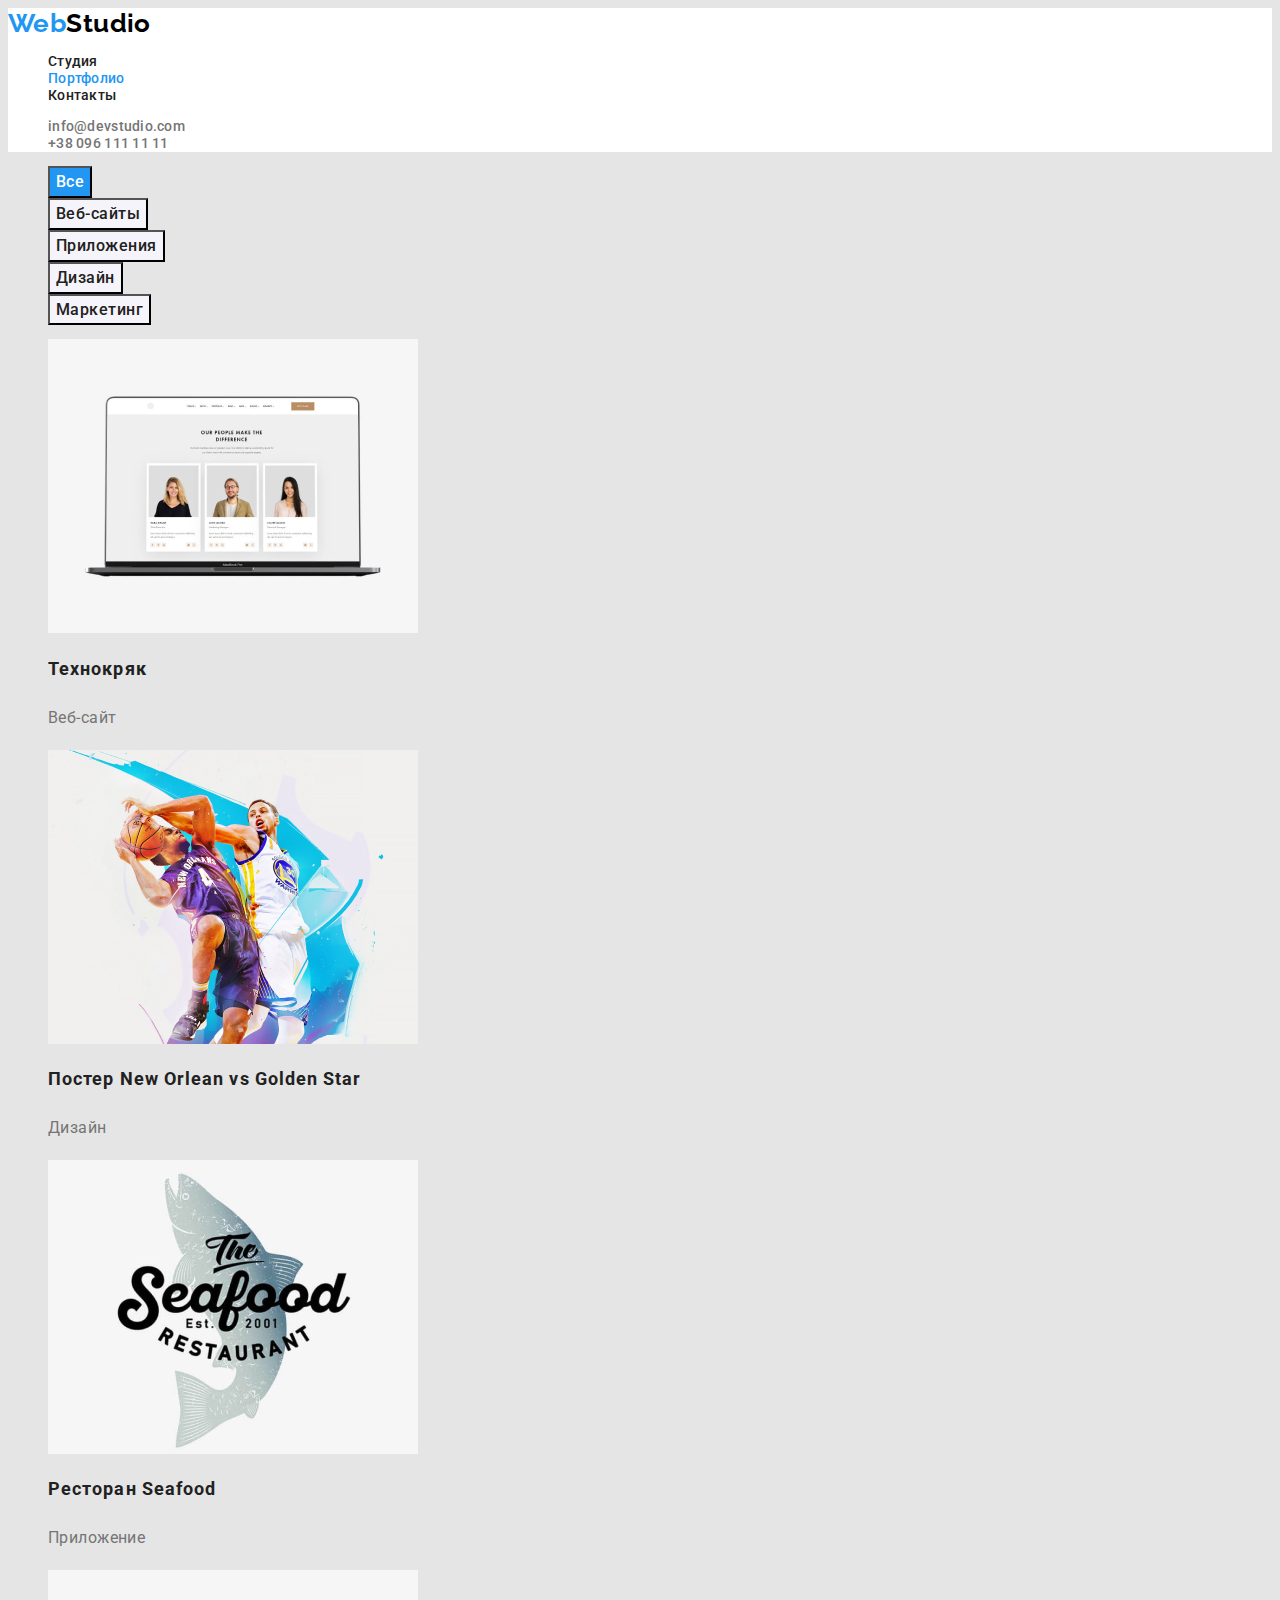
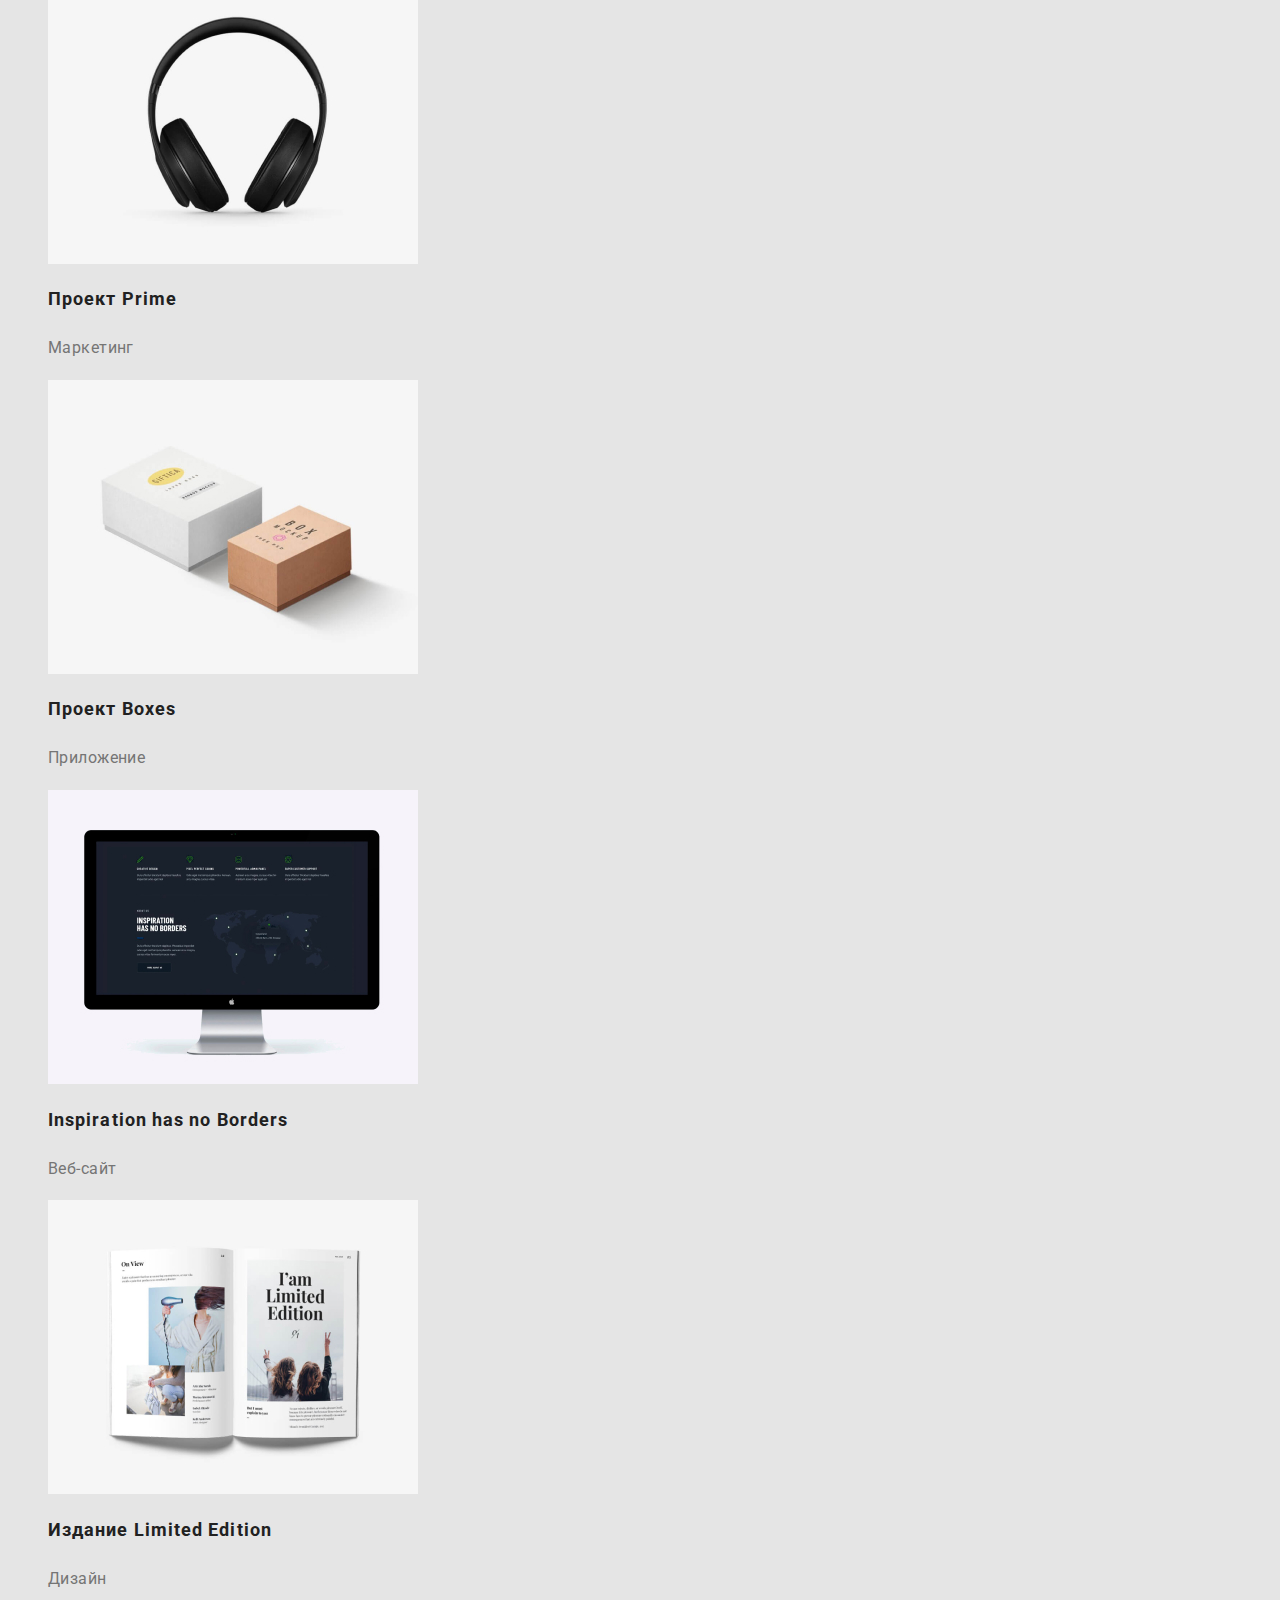
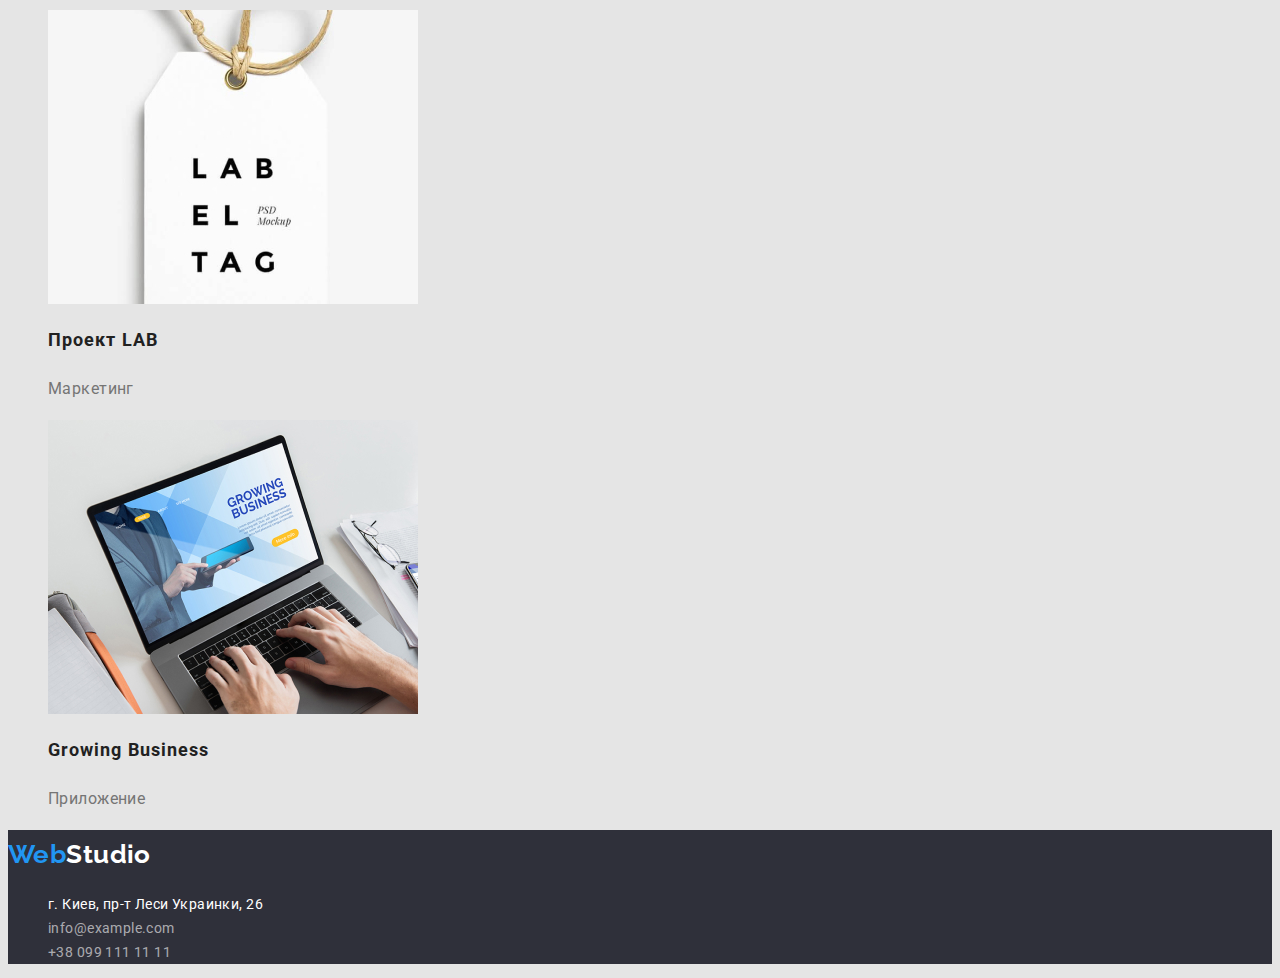
==== Portfolio.html @ a76ef947 "скопіював дані з папки 02" ====
<!DOCTYPE html>
<html lang="ru">
<head>
    <meta charset="UTF-8">
    <meta http-equiv="X-UA-Compatible" content="IE=edge">
    <meta name="viewport" content="width=device-width, initial-scale=1.0">
    <title>Document</title>
    <link href="https://fonts.googleapis.com/css2?family=Raleway:wght@700&family=Roboto:wght@400;500;700;900&display=swap"rel="stylesheet">
    <link rel="stylesheet" href="./css/portfolio.css">
    </head>
<body>
    <header class="header">
        <nav>
            <a href="./index.html" class="logo">Web<span class="studio">Studio</span></a>
            <ul class="site-nav list">
                <li><a href="./index.html" class="link">Студия</a></li>
                <li><a href="./Portfolio.html" class="link-portfolio current">Портфолио</a></li>
                <li><a href="./Contacts.html" class="link">Контакты</a></li>
            </ul>
        </nav>
        <ul class="site-adress list">
            <li><a href="mailto:info@devstudio.com" class="adress">info@devstudio.com</a></li>
            <li><a href="tel:+380961111111" class="adress">+38 096 111 11 11</a></li>
        </ul>
    </header>
    <main>
        <section>
            <h1 class="title">Наши проекты</h1>
            
            <!--Навигация-->
            <ul class="batton-nav list">
                <li><button type="button" class="batton-oll">Все</button></li>
                <li><button type="button" class="batton">Веб-сайты</button></li>
                <li><button type="button" class="batton">Приложения</button></li>
                <li><button type="button" class="batton">Дизайн</button></li>
                <li><button type="button" class="batton">Маркетинг</button></li>
            </ul>
            
            <!--Список проектов--> 
            <ul class="text list">
                <li>
                    <img src="./images-portfolio/img1.jpg" alt="foto Веб сайта" width="370" height="294">
                    <h2 class="text-title">Технокряк</h2>
                    <p class="text-list">Веб-сайт</p>
                </li>
                <li>
                    <img src="./images-portfolio/img2.jpg" alt="два баскетболиста" width="370" height="294">
                    <h2 class="text-title">Постер New Orlean vs Golden Star</h2>
                    <p class="text-list">Дизайн</p>
                </li>
                <li>
                    <img src="./images-portfolio/img3.jpg" alt="название ресторана" width="370" height="294">
                    <h2 class="text-title">Ресторан Seafood</h2>
                    <p class="text-list">Приложение</p>
                </li>
                <li>
                    <img src="./images-portfolio/img4.jpg" alt="наушники" width="370" height="294">
                    <h2 class="text-title">Проект Prime</h2>
                    <p class="text-list">Маркетинг</p>
                </li>
                <li>
                    <img src="./images-portfolio/img5.jpg" alt="фото коробок" width="370" height="294">
                    <h2 class="text-title">Проект Boxes</h2>
                    <p class="text-list">Приложение</p>
                </li>
                <li>
                    <img src="./images-portfolio/img6.jpg" alt="фото монитора" width="370" height="294">
                    <h2 class="text-title">Inspiration has no Borders</h2>
                    <p class="text-list">Веб-сайт</p>
                </li>
                <li>
                    <img src="./images-portfolio/img7.jpg" alt="фото журнала" width="370" height="294">
                    <h2 class="text-title">Издание Limited Edition</h2>
                    <p class="text-list">Дизайн</p>
                </li>
                <li>
                    <img src="./images-portfolio/img8.jpg" alt="фото бирки" width="370" height="294">
                    <h2 class="text-title">Проект LAB</h2>
                    <p class="text-list">Маркетинг</p>
                </li>
                <li>
                    <img src="./images-portfolio/img9.jpg" alt="фото ноутбука" width="370" height="294">
                    <h2 class="text-title">Growing Business</h2>
                    <p class="text-list">Приложение</p>
                </li>
            </ul>
        </section>
    </main>

    <footer class="footer">
        <a href="./index.html" class="footer-logo">Web<span class="footer-studio">Studio</span></a>
        <address>
            <ul class="adress-footer list">
                <li><a href="https://goo.gl/maps/piqngm7oDQpEDh6u6" class="adress-reg">г. Киев, пр-т Леси Украинки, 26</a></li>
                <li><a href="mailto:info@devstudio.com" class="adress-email">info@example.com</a></li>
                <li><a href="tel:+380961111111" class="adress-phone">+38 099 111 11 11</a></li>
            </ul>
        </address>
    </footer>
</body>
</html>
---- css/portfolio.css ----
:root{
    --primary-text-color: rgba(33, 33, 33, 1);
    --title-tex-color: rgba(117, 117, 117, 1);
    --accent-color: rgba(33, 150, 243, 1);
    --accent-color-white:rgba(255, 255, 255, 1);
    --background-color: rgba(47, 48, 58, 1);
    --hover-focus-color: rgba(33, 150, 243, 1);}

body {
    color:var(--primary-text-color);
    background-color:#E5E5E5;

    font-family: roboto, sans-serif;
    font-size: 14px;
    letter-spacing: 0.03em;}

.header {
    background-color: rgba(255, 255, 255, 1);
        }

.list {
        list-style: none;    }

    /* LOGO */

.logo {
font-family: raleway;
color:rgba(33, 150, 243, 1);
text-decoration: none;

font-weight: 700;
font-size: 26px;
line-height: 1.2;}
.studio {
    color:rgba(0, 0, 0, 1)}

/* SITE NAV */

.site-nav .link {
color: var(--primary-text-color);

text-decoration: none;

font-weight: 500;
line-height: 1.14;
letter-spacing: 0.02em;
}

.site-nav .link:hover,
.site-nav .link:focus {
    color: var(--hover-focus-color);}

.site-nav .link-portfolio.current {
color:var(--accent-color);

text-decoration: none;

font-weight: 500;
line-height: 1.14;
letter-spacing: 0.02em;}

.site-adress .adress {
    color: var(--title-tex-color);
   
text-decoration: none;

font-weight: 500;
line-height: 1.14;
letter-spacing: 0.02em;}

.site-adress .adress:hover,
.site-adress .adress:focus {
    color: var(--accent-color);}

/* MAIN */
.title {
    display: none;
}
/* КНОПКИ */

.batton-nav .batton-oll {
    font-family: inherit;
    color: var(--accent-color-white);
    background-color: rgba(33, 150, 243, 1);
    cursor: pointer;
    
    font-weight: 500;
    font-size: 16px;
    line-height: 1.62;
    letter-spacing: 0.03em;}

.batton-nav .batton {
    font-family: inherit;
    color: var(--primary-text-color);
    background-color: rgba(245, 244, 250, 1);
    cursor: pointer;

    font-weight: 500;
    font-size: 16px;
    line-height: 1.62;
    letter-spacing: 0.03em;}


    .batton-nav .batton:hover,
    .batton-nav .batton:focus {
        color:var(--hover-focus-color);
    }

/* СПИСОК ПРОЕКТІВ */

.text .text-title {

    font-size: 18px;
    line-height: 2;    
    letter-spacing: 0.06em;
}

.text .text-list {
color:var(--title-tex-color);

font-size: 16px;
line-height: 1.88;
}

/* FOOTER */

address {
    font-style: normal;
}

.footer {
    background-color:var(--background-color);}

.footer-logo {
    font-family: raleway;
    color: rgba(33, 150, 243, 1);
    text-decoration: none;

    font-weight: 700;
    font-size: 26px;
    line-height: 1.9;}
.footer-studio {
    color: rgba(255, 255, 255, 1);}

/* ADRESS FOOTER */

.adress-reg {
    color: rgba(255, 255, 255, 1);
    text-decoration: none;

    font-weight: 400;
    line-height: 1.7;}

.adress-email,
.adress-phone {
    color: rgba(255, 255, 255, 0.6);
    text-decoration: none;

    font-weight: 400;
    line-height: 1.7;}

.adress-email:hover,
.adress-phone:hover,
.adress-email:focus,
.adress-phone:focus {
    color: var(--hover-focus-color);}
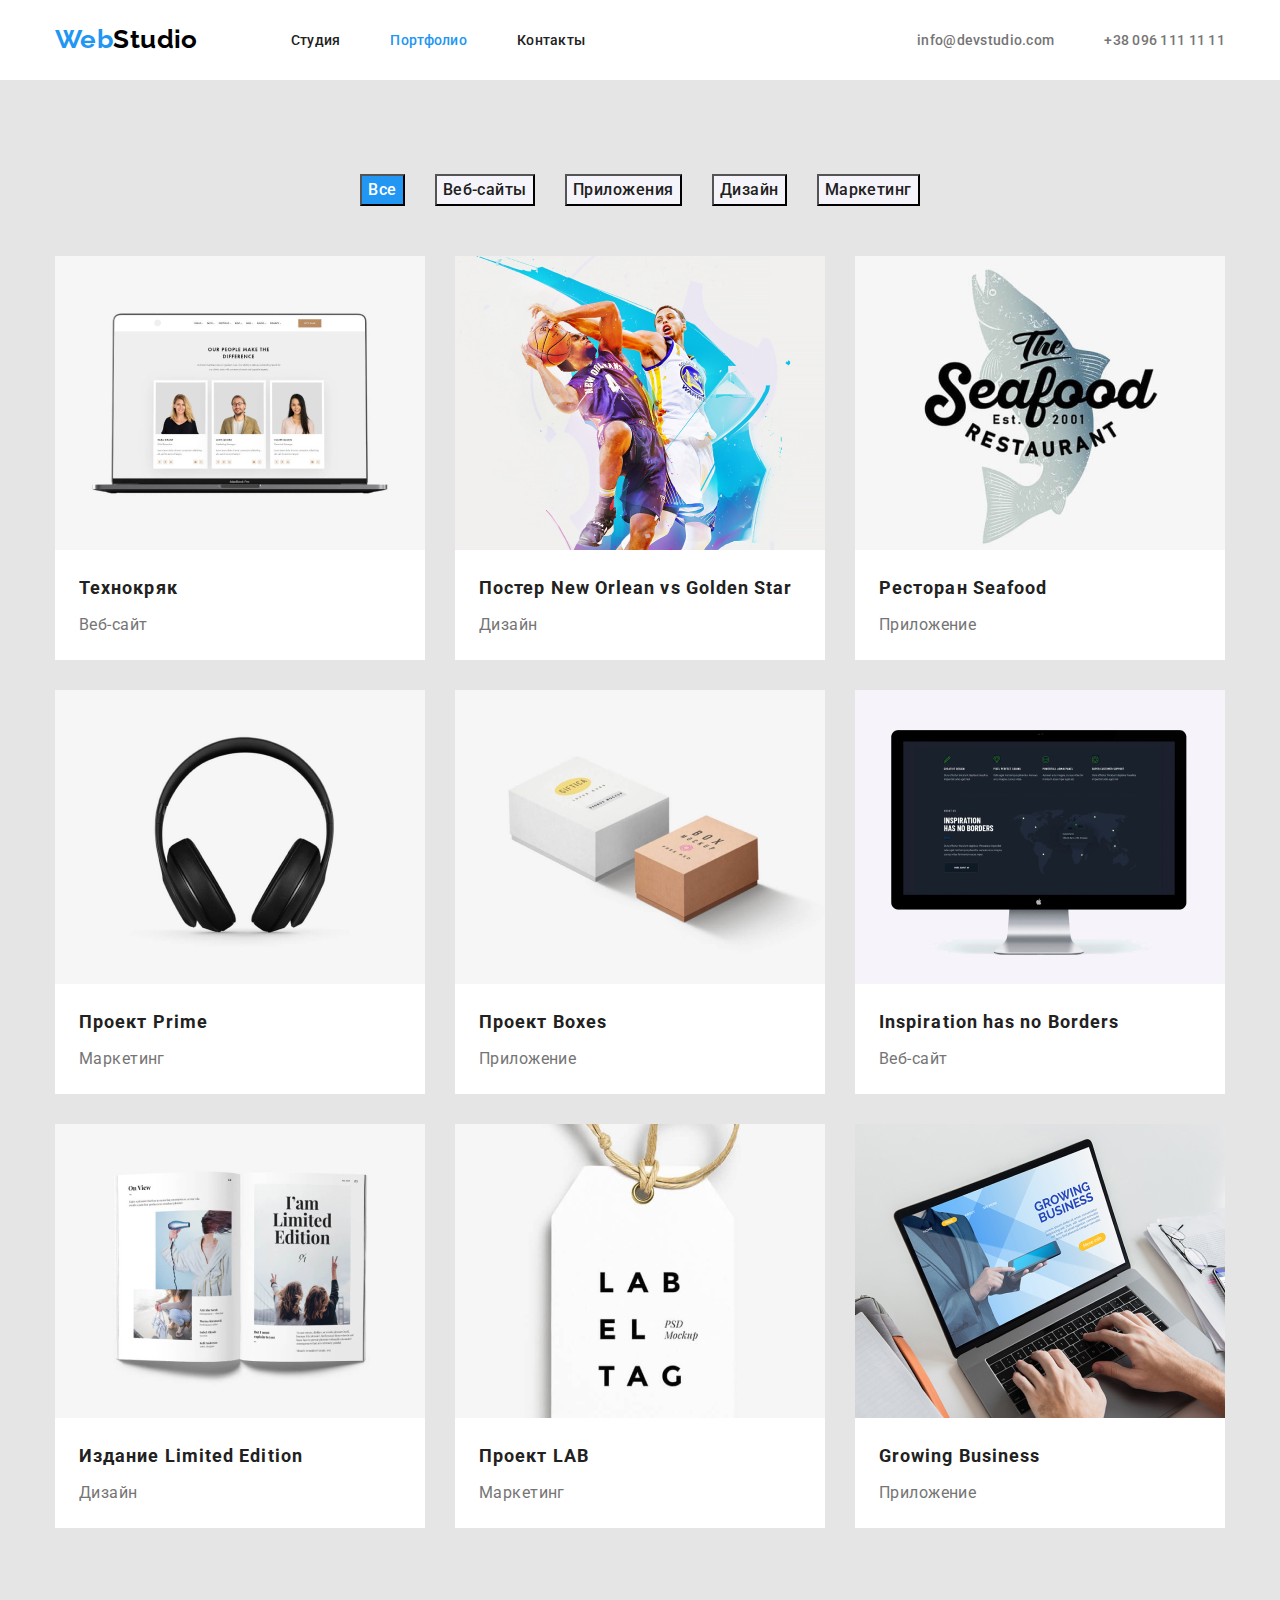
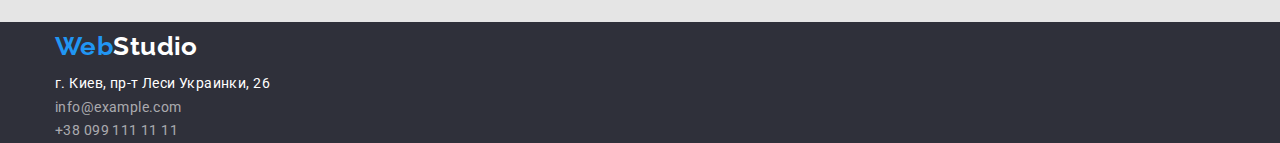
==== commit 557d410f: "modul 3" ====
--- a/Portfolio.html
+++ b/Portfolio.html
@@ -1,101 +1,139 @@
 <!DOCTYPE html>
 <html lang="ru">
-<head>
-    <meta charset="UTF-8">
-    <meta http-equiv="X-UA-Compatible" content="IE=edge">
-    <meta name="viewport" content="width=device-width, initial-scale=1.0">
+  <head>
+    <meta charset="UTF-8" />
+    <meta http-equiv="X-UA-Compatible" content="IE=edge" />
+    <meta name="viewport" content="width=device-width, initial-scale=1.0" />
     <title>Document</title>
-    <link href="https://fonts.googleapis.com/css2?family=Raleway:wght@700&family=Roboto:wght@400;500;700;900&display=swap"rel="stylesheet">
-    <link rel="stylesheet" href="./css/portfolio.css">
-    </head>
-<body>
+    <link
+      href="https://fonts.googleapis.com/css2?family=Raleway:wght@700&family=Roboto:wght@400;500;700;900&display=swap"
+      rel="stylesheet"
+    />
+    <link
+      rel="stylesheet"
+      href="https://cdnjs.cloudflare.com/ajax/libs/modern-normalize/1.1.0/modern-normalize.min.css"
+    />
+    <link rel="stylesheet" href="./css/portfolio.css" />
+  </head>
+  <body>
     <header class="header">
-        <nav>
-            <a href="./index.html" class="logo">Web<span class="studio">Studio</span></a>
+      <div class="container">
+        <div class="wrapper">
+          <nav class="cont-nav">
+            <a href="./index.html" class="logo link">Web<span class="studio">Studio</span></a>
             <ul class="site-nav list">
-                <li><a href="./index.html" class="link">Студия</a></li>
-                <li><a href="./Portfolio.html" class="link-portfolio current">Портфолио</a></li>
-                <li><a href="./Contacts.html" class="link">Контакты</a></li>
+              <li><a href="./index.html" class="link">Студия</a></li>
+              <li><a href="./Portfolio.html" class="link-portfolio current link">Портфолио</a></li>
+              <li><a href="./Contacts.html" class="link">Контакты</a></li>
             </ul>
-        </nav>
-        <ul class="site-adress list">
-            <li><a href="mailto:info@devstudio.com" class="adress">info@devstudio.com</a></li>
-            <li><a href="tel:+380961111111" class="adress">+38 096 111 11 11</a></li>
-        </ul>
+          </nav>
+          <ul class="site-adress list">
+            <li><a href="mailto:info@devstudio.com" class="adress link">info@devstudio.com</a></li>
+            <li><a href="tel:+380961111111" class="adress link">+38 096 111 11 11</a></li>
+          </ul>
+        </div>
+      </div>
     </header>
     <main>
-        <section>
-            <h1 class="title">Наши проекты</h1>
-            
-            <!--Навигация-->
-            <ul class="batton-nav list">
-                <li><button type="button" class="batton-oll">Все</button></li>
-                <li><button type="button" class="batton">Веб-сайты</button></li>
-                <li><button type="button" class="batton">Приложения</button></li>
-                <li><button type="button" class="batton">Дизайн</button></li>
-                <li><button type="button" class="batton">Маркетинг</button></li>
-            </ul>
-            
-            <!--Список проектов--> 
-            <ul class="text list">
-                <li>
-                    <img src="./images-portfolio/img1.jpg" alt="foto Веб сайта" width="370" height="294">
-                    <h2 class="text-title">Технокряк</h2>
-                    <p class="text-list">Веб-сайт</p>
-                </li>
-                <li>
-                    <img src="./images-portfolio/img2.jpg" alt="два баскетболиста" width="370" height="294">
-                    <h2 class="text-title">Постер New Orlean vs Golden Star</h2>
-                    <p class="text-list">Дизайн</p>
-                </li>
-                <li>
-                    <img src="./images-portfolio/img3.jpg" alt="название ресторана" width="370" height="294">
-                    <h2 class="text-title">Ресторан Seafood</h2>
-                    <p class="text-list">Приложение</p>
-                </li>
-                <li>
-                    <img src="./images-portfolio/img4.jpg" alt="наушники" width="370" height="294">
-                    <h2 class="text-title">Проект Prime</h2>
-                    <p class="text-list">Маркетинг</p>
-                </li>
-                <li>
-                    <img src="./images-portfolio/img5.jpg" alt="фото коробок" width="370" height="294">
-                    <h2 class="text-title">Проект Boxes</h2>
-                    <p class="text-list">Приложение</p>
-                </li>
-                <li>
-                    <img src="./images-portfolio/img6.jpg" alt="фото монитора" width="370" height="294">
-                    <h2 class="text-title">Inspiration has no Borders</h2>
-                    <p class="text-list">Веб-сайт</p>
-                </li>
-                <li>
-                    <img src="./images-portfolio/img7.jpg" alt="фото журнала" width="370" height="294">
-                    <h2 class="text-title">Издание Limited Edition</h2>
-                    <p class="text-list">Дизайн</p>
-                </li>
-                <li>
-                    <img src="./images-portfolio/img8.jpg" alt="фото бирки" width="370" height="294">
-                    <h2 class="text-title">Проект LAB</h2>
-                    <p class="text-list">Маркетинг</p>
-                </li>
-                <li>
-                    <img src="./images-portfolio/img9.jpg" alt="фото ноутбука" width="370" height="294">
-                    <h2 class="text-title">Growing Business</h2>
-                    <p class="text-list">Приложение</p>
-                </li>
-            </ul>
-        </section>
+      <section class="container">
+        <h1 class="title">Наши проекты</h1>
+
+        <!--Навигация-->
+        <ul class="batton-nav list">
+          <li><button type="button" class="batton-oll">Все</button></li>
+          <li><button type="button" class="batton">Веб-сайты</button></li>
+          <li><button type="button" class="batton">Приложения</button></li>
+          <li><button type="button" class="batton">Дизайн</button></li>
+          <li><button type="button" class="batton">Маркетинг</button></li>
+        </ul>
+
+        <!--Список проектов-->
+        <ul class="text list">
+          <div class="text-container">
+            <li class="tex-footer">
+              <img
+                src="./images-portfolio/img1.jpg"
+                alt="foto Веб сайта"
+                width="370"
+                height="294"
+              />
+              <h2 class="text-title">Технокряк</h2>
+              <p class="text-list">Веб-сайт</p>
+            </li>
+            <li class="tex-footer">
+              <img
+                src="./images-portfolio/img2.jpg"
+                alt="два баскетболиста"
+                width="370"
+                height="294"
+              />
+              <h2 class="text-title">Постер New Orlean vs Golden Star</h2>
+              <p class="text-list">Дизайн</p>
+            </li>
+            <li class="tex-footer">
+              <img
+                src="./images-portfolio/img3.jpg"
+                alt="название ресторана"
+                width="370"
+                height="294"
+              />
+              <h2 class="text-title">Ресторан Seafood</h2>
+              <p class="text-list">Приложение</p>
+            </li>
+            <li class="tex-footer">
+              <img src="./images-portfolio/img4.jpg" alt="наушники" width="370" height="294" />
+              <h2 class="text-title">Проект Prime</h2>
+              <p class="text-list">Маркетинг</p>
+            </li>
+            <li class="tex-footer">
+              <img src="./images-portfolio/img5.jpg" alt="фото коробок" width="370" height="294" />
+              <h2 class="text-title">Проект Boxes</h2>
+              <p class="text-list">Приложение</p>
+            </li>
+            <li class="tex-footer">
+              <img src="./images-portfolio/img6.jpg" alt="фото монитора" width="370" height="294" />
+              <h2 class="text-title">Inspiration has no Borders</h2>
+              <p class="text-list">Веб-сайт</p>
+            </li>
+            <li class="tex-footer">
+              <img src="./images-portfolio/img7.jpg" alt="фото журнала" width="370" height="294" />
+              <h2 class="text-title">Издание Limited Edition</h2>
+              <p class="text-list">Дизайн</p>
+            </li>
+            <li class="tex-footer">
+              <img src="./images-portfolio/img8.jpg" alt="фото бирки" width="370" height="294" />
+              <h2 class="text-title">Проект LAB</h2>
+              <p class="text-list">Маркетинг</p>
+            </li>
+            <li class="tex-footer">
+              <img src="./images-portfolio/img9.jpg" alt="фото ноутбука" width="370" height="294" />
+              <h2 class="text-title">Growing Business</h2>
+              <p class="text-list">Приложение</p>
+            </li>
+          </div>
+        </ul>
+      </section>
     </main>
 
     <footer class="footer">
-        <a href="./index.html" class="footer-logo">Web<span class="footer-studio">Studio</span></a>
+      <div class="container">
+        <a href="./index.html" class="footer-logo link"
+          >Web<span class="footer-studio">Studio</span></a
+        >
         <address>
-            <ul class="adress-footer list">
-                <li><a href="https://goo.gl/maps/piqngm7oDQpEDh6u6" class="adress-reg">г. Киев, пр-т Леси Украинки, 26</a></li>
-                <li><a href="mailto:info@devstudio.com" class="adress-email">info@example.com</a></li>
-                <li><a href="tel:+380961111111" class="adress-phone">+38 099 111 11 11</a></li>
-            </ul>
+          <ul class="adress-footer list">
+            <li>
+              <a href="https://goo.gl/maps/piqngm7oDQpEDh6u6" class="adress-reg link"
+                >г. Киев, пр-т Леси Украинки, 26</a
+              >
+            </li>
+            <li>
+              <a href="mailto:info@devstudio.com" class="adress-email link">info@example.com</a>
+            </li>
+            <li><a href="tel:+380961111111" class="adress-phone link">+38 099 111 11 11</a></li>
+          </ul>
         </address>
+      </div>
     </footer>
-</body>
-</html>+  </body>
+</html>
--- a/css/portfolio.css
+++ b/css/portfolio.css
@@ -1,166 +1,266 @@
-:root{
-    --primary-text-color: rgba(33, 33, 33, 1);
-    --title-tex-color: rgba(117, 117, 117, 1);
-    --accent-color: rgba(33, 150, 243, 1);
-    --accent-color-white:rgba(255, 255, 255, 1);
-    --background-color: rgba(47, 48, 58, 1);
-    --hover-focus-color: rgba(33, 150, 243, 1);}
+:root {
+  --primary-text-color: rgba(33, 33, 33, 1);
+  --title-tex-color: rgba(117, 117, 117, 1);
+  --accent-color: rgba(33, 150, 243, 1);
+  --accent-color-white: rgba(255, 255, 255, 1);
+  --background-color: rgba(47, 48, 58, 1);
+  --hover-focus-color: rgba(33, 150, 243, 1);
+}
+
+*,
+*::before,
+*::after {
+  box-sizing: inherit;
+}
+
+h1,
+h2,
+h3,
+h4,
+p {
+  margin-top: 0;
+  margin-bottom: 0;
+}
+
+ul,
+ol {
+  margin-top: 0;
+  margin-bottom: 0;
+  padding-left: 0;
+}
+
+img {
+  display: block;
+}
+
+.link {
+  text-decoration: none;
+}
+
+.list {
+  list-style: none;
+}
+
+button {
+  cursor: pointer;
+}
 
 body {
-    color:var(--primary-text-color);
-    background-color:#E5E5E5;
-
-    font-family: roboto, sans-serif;
-    font-size: 14px;
-    letter-spacing: 0.03em;}
+  color: var(--primary-text-color);
+  background-color: #e5e5e5;
+
+  font-family: roboto, sans-serif;
+  font-size: 14px;
+  letter-spacing: 0.03em;
+  box-sizing: border-box;
+}
+
+/* HEADER */
+
+.container {
+  max-width: 1200px;
+  margin-left: auto;
+  margin-right: auto;
+  padding-left: 15px;
+  padding-right: 15px;
+}
 
 .header {
-    background-color: rgba(255, 255, 255, 1);
-        }
-
-.list {
-        list-style: none;    }
-
-    /* LOGO */
+  background-color: rgba(255, 255, 255, 1);
+}
+
+.cont-nav {
+  display: flex;
+  align-items: center;
+}
+
+.header .wrapper {
+  display: flex;
+  justify-content: space-between;
+}
+
+/* LOGO */
 
 .logo {
-font-family: raleway;
-color:rgba(33, 150, 243, 1);
-text-decoration: none;
-
-font-weight: 700;
-font-size: 26px;
-line-height: 1.2;}
+  display: flex;
+  font-family: raleway;
+  color: rgba(33, 150, 243, 1);
+
+  font-weight: 700;
+  font-size: 26px;
+  line-height: 1.2;
+  margin-top: 24px;
+  margin-bottom: 25px;
+}
 .studio {
-    color:rgba(0, 0, 0, 1)}
+  color: rgba(0, 0, 0, 1);
+}
 
 /* SITE NAV */
 
+.site-nav {
+  display: flex;
+  margin-left: 93px;
+  column-gap: 50px;
+}
+
 .site-nav .link {
-color: var(--primary-text-color);
-
-text-decoration: none;
-
-font-weight: 500;
-line-height: 1.14;
-letter-spacing: 0.02em;
+  color: var(--primary-text-color);
+
+  font-weight: 500;
+  line-height: 1.14;
+  letter-spacing: 0.02em;
 }
 
 .site-nav .link:hover,
 .site-nav .link:focus {
-    color: var(--hover-focus-color);}
+  color: var(--hover-focus-color);
+}
 
 .site-nav .link-portfolio.current {
-color:var(--accent-color);
-
-text-decoration: none;
-
-font-weight: 500;
-line-height: 1.14;
-letter-spacing: 0.02em;}
+  color: var(--accent-color);
+
+  font-weight: 500;
+  line-height: 1.14;
+  letter-spacing: 0.02em;
+}
+
+.site-adress {
+  display: flex;
+  align-items: center;
+  column-gap: 50px;
+}
 
 .site-adress .adress {
-    color: var(--title-tex-color);
-   
-text-decoration: none;
-
-font-weight: 500;
-line-height: 1.14;
-letter-spacing: 0.02em;}
+  color: var(--title-tex-color);
+
+  font-weight: 500;
+  line-height: 1.14;
+  letter-spacing: 0.02em;
+}
 
 .site-adress .adress:hover,
 .site-adress .adress:focus {
-    color: var(--accent-color);}
+  color: var(--accent-color);
+}
 
 /* MAIN */
 .title {
-    display: none;
+  display: none;
 }
 /* КНОПКИ */
 
 .batton-nav .batton-oll {
-    font-family: inherit;
-    color: var(--accent-color-white);
-    background-color: rgba(33, 150, 243, 1);
-    cursor: pointer;
-    
-    font-weight: 500;
-    font-size: 16px;
-    line-height: 1.62;
-    letter-spacing: 0.03em;}
+  font-family: inherit;
+  color: var(--accent-color-white);
+  background-color: rgba(33, 150, 243, 1);
+  cursor: pointer;
+
+  font-weight: 500;
+  font-size: 16px;
+  line-height: 1.62;
+  letter-spacing: 0.03em;
+}
 
 .batton-nav .batton {
-    font-family: inherit;
-    color: var(--primary-text-color);
-    background-color: rgba(245, 244, 250, 1);
-    cursor: pointer;
-
-    font-weight: 500;
-    font-size: 16px;
-    line-height: 1.62;
-    letter-spacing: 0.03em;}
-
-
-    .batton-nav .batton:hover,
-    .batton-nav .batton:focus {
-        color:var(--hover-focus-color);
-    }
-
+  font-family: inherit;
+  color: var(--primary-text-color);
+  background-color: rgba(245, 244, 250, 1);
+  cursor: pointer;
+
+  font-weight: 500;
+  font-size: 16px;
+  line-height: 1.62;
+  letter-spacing: 0.03em;
+}
+
+.batton-nav .batton:hover,
+.batton-nav .batton:focus {
+  color: var(--hover-focus-color);
+}
+
+.batton-nav {
+  display: flex;
+  flex-wrap: wrap;
+  justify-content: center;
+  column-gap: 30px;
+
+  margin-top: 94px;
+  margin-bottom: 50px;
+}
 /* СПИСОК ПРОЕКТІВ */
 
+.text-container {
+  display: flex;
+  flex-wrap: wrap;
+  gap: 30px;
+
+  padding-bottom: 94px;
+}
+
 .text .text-title {
-
-    font-size: 18px;
-    line-height: 2;    
-    letter-spacing: 0.06em;
+  font-size: 18px;
+  line-height: 2;
+  letter-spacing: 0.06em;
+
+  margin: 20px 24px 4px 24px;
 }
 
 .text .text-list {
-color:var(--title-tex-color);
-
-font-size: 16px;
-line-height: 1.88;
+  color: var(--title-tex-color);
+
+  font-size: 16px;
+  line-height: 1.88;
+
+  margin: 4px 24px 20px 24px;
+}
+
+.tex-footer {
+  background-color: var(--accent-color-white);
 }
 
 /* FOOTER */
 
 address {
-    font-style: normal;
+  font-style: normal;
 }
 
 .footer {
-    background-color:var(--background-color);}
+  background-color: var(--background-color);
+}
 
 .footer-logo {
-    font-family: raleway;
-    color: rgba(33, 150, 243, 1);
-    text-decoration: none;
-
-    font-weight: 700;
-    font-size: 26px;
-    line-height: 1.9;}
+  font-family: raleway;
+  color: rgba(33, 150, 243, 1);
+
+  font-weight: 700;
+  font-size: 26px;
+  line-height: 1.9;
+}
 .footer-studio {
-    color: rgba(255, 255, 255, 1);}
+  color: rgba(255, 255, 255, 1);
+}
 
 /* ADRESS FOOTER */
 
 .adress-reg {
-    color: rgba(255, 255, 255, 1);
-    text-decoration: none;
-
-    font-weight: 400;
-    line-height: 1.7;}
+  color: rgba(255, 255, 255, 1);
+
+  font-weight: 400;
+  line-height: 1.7;
+}
 
 .adress-email,
 .adress-phone {
-    color: rgba(255, 255, 255, 0.6);
-    text-decoration: none;
-
-    font-weight: 400;
-    line-height: 1.7;}
+  color: rgba(255, 255, 255, 0.6);
+
+  font-weight: 400;
+  line-height: 1.7;
+}
 
 .adress-email:hover,
 .adress-phone:hover,
 .adress-email:focus,
 .adress-phone:focus {
-    color: var(--hover-focus-color);}+  color: var(--hover-focus-color);
+}
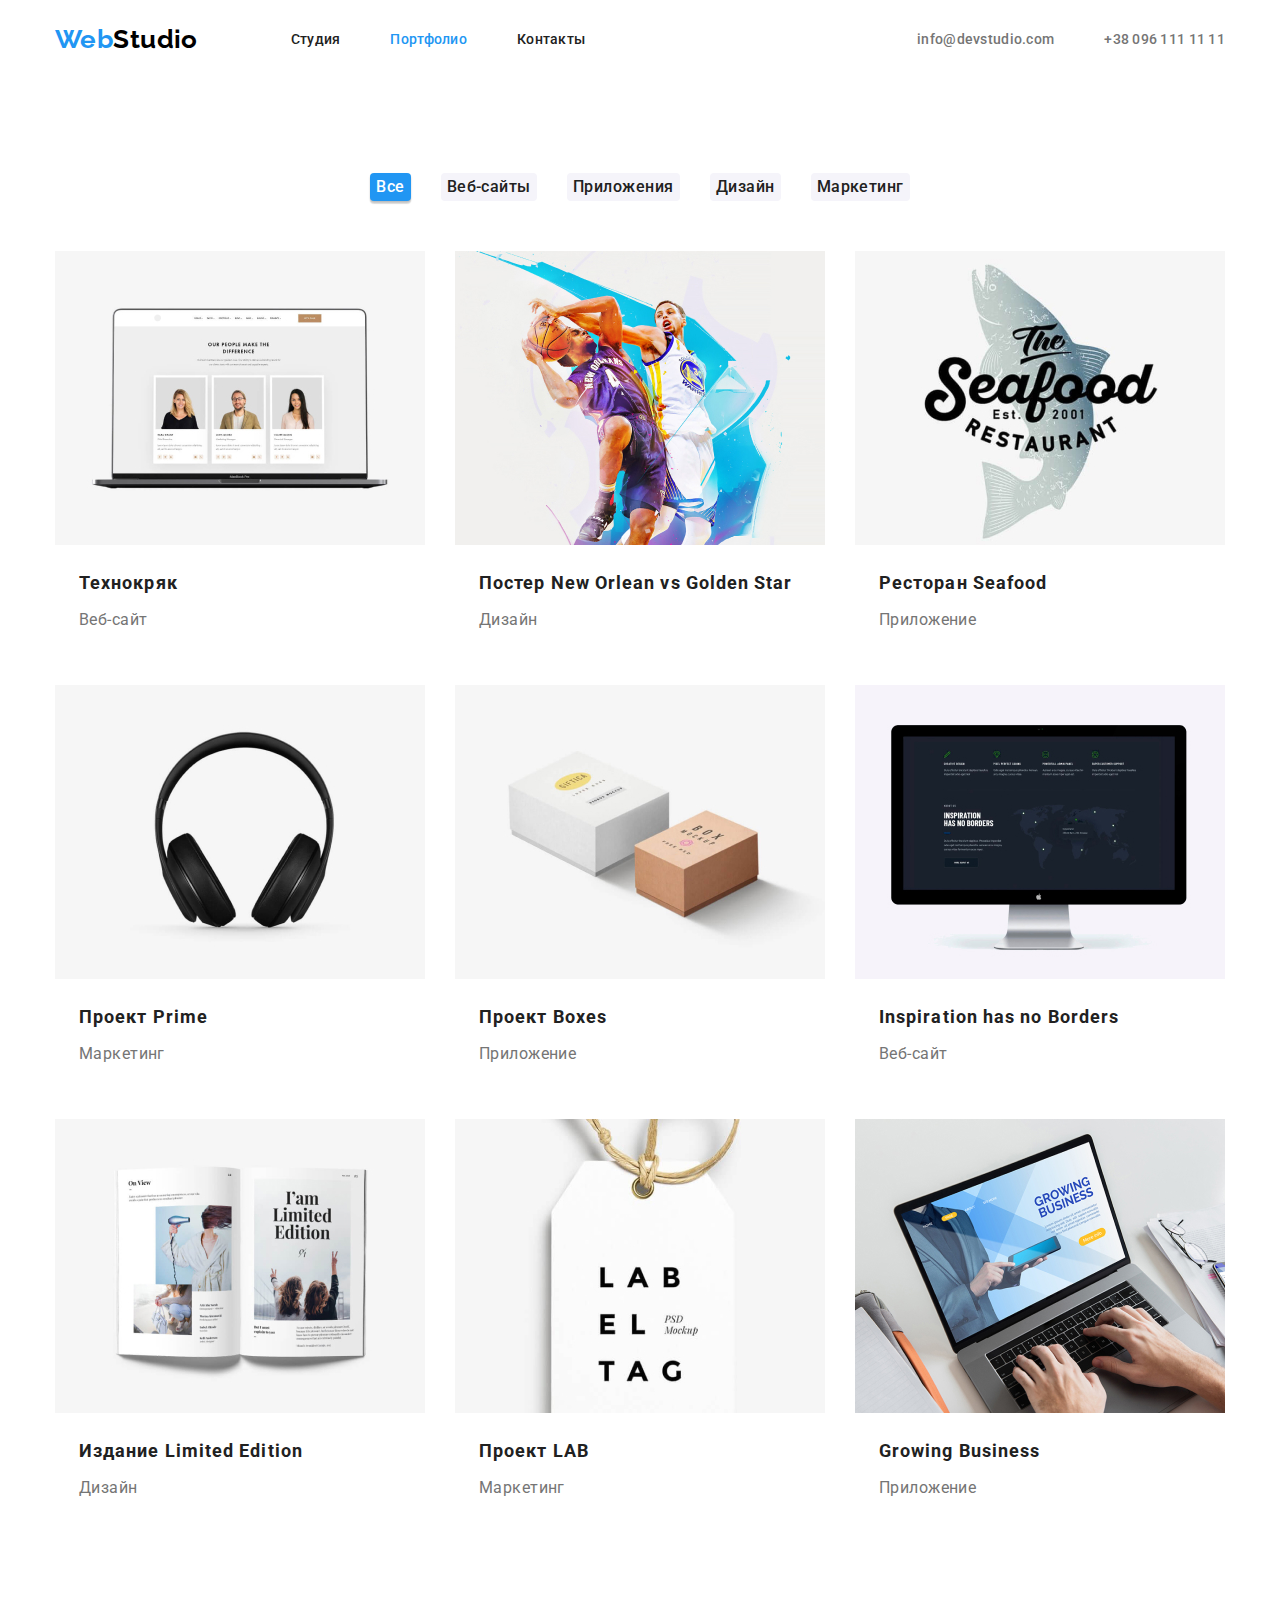
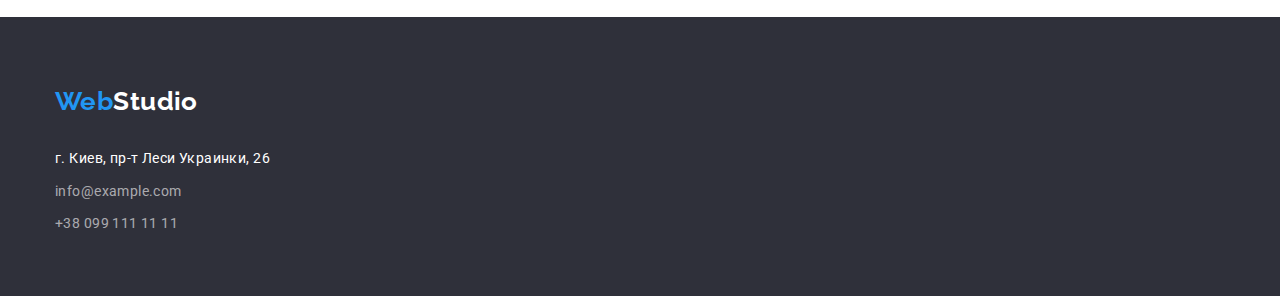
==== commit e287ad14: "variant3" ====
--- a/Portfolio.html
+++ b/Portfolio.html
@@ -48,69 +48,80 @@
         </ul>
 
         <!--Список проектов-->
-        <ul class="text list">
-          <div class="text-container">
-            <li class="tex-footer">
-              <img
-                src="./images-portfolio/img1.jpg"
-                alt="foto Веб сайта"
-                width="370"
-                height="294"
-              />
+        <ul class="text text-container list">
+          <li class="tex-footer">
+            <img src="./images-portfolio/img1.jpg" alt="foto Веб сайта" width="370" height="294" />
+            <div class="container-tex-footer">
               <h2 class="text-title">Технокряк</h2>
               <p class="text-list">Веб-сайт</p>
-            </li>
-            <li class="tex-footer">
-              <img
-                src="./images-portfolio/img2.jpg"
-                alt="два баскетболиста"
-                width="370"
-                height="294"
-              />
+            </div>
+          </li>
+          <li class="tex-footer">
+            <img
+              src="./images-portfolio/img2.jpg"
+              alt="два баскетболиста"
+              width="370"
+              height="294"
+            />
+            <div class="container-tex-footer">
               <h2 class="text-title">Постер New Orlean vs Golden Star</h2>
               <p class="text-list">Дизайн</p>
-            </li>
-            <li class="tex-footer">
-              <img
-                src="./images-portfolio/img3.jpg"
-                alt="название ресторана"
-                width="370"
-                height="294"
-              />
+            </div>
+          </li>
+          <li class="tex-footer">
+            <img
+              src="./images-portfolio/img3.jpg"
+              alt="название ресторана"
+              width="370"
+              height="294"
+            />
+            <div class="container-tex-footer">
               <h2 class="text-title">Ресторан Seafood</h2>
               <p class="text-list">Приложение</p>
-            </li>
-            <li class="tex-footer">
-              <img src="./images-portfolio/img4.jpg" alt="наушники" width="370" height="294" />
+            </div>
+          </li>
+          <li class="tex-footer">
+            <img src="./images-portfolio/img4.jpg" alt="наушники" width="370" height="294" />
+            <div class="container-tex-footer">
               <h2 class="text-title">Проект Prime</h2>
               <p class="text-list">Маркетинг</p>
-            </li>
-            <li class="tex-footer">
-              <img src="./images-portfolio/img5.jpg" alt="фото коробок" width="370" height="294" />
+            </div>
+          </li>
+          <li class="tex-footer">
+            <img src="./images-portfolio/img5.jpg" alt="фото коробок" width="370" height="294" />
+            <div class="container-tex-footer">
               <h2 class="text-title">Проект Boxes</h2>
               <p class="text-list">Приложение</p>
-            </li>
-            <li class="tex-footer">
-              <img src="./images-portfolio/img6.jpg" alt="фото монитора" width="370" height="294" />
+            </div>
+          </li>
+          <li class="tex-footer">
+            <img src="./images-portfolio/img6.jpg" alt="фото монитора" width="370" height="294" />
+            <div class="container-tex-footer">
               <h2 class="text-title">Inspiration has no Borders</h2>
               <p class="text-list">Веб-сайт</p>
-            </li>
-            <li class="tex-footer">
-              <img src="./images-portfolio/img7.jpg" alt="фото журнала" width="370" height="294" />
+            </div>
+          </li>
+          <li class="tex-footer">
+            <img src="./images-portfolio/img7.jpg" alt="фото журнала" width="370" height="294" />
+            <div class="container-tex-footer">
               <h2 class="text-title">Издание Limited Edition</h2>
               <p class="text-list">Дизайн</p>
-            </li>
-            <li class="tex-footer">
-              <img src="./images-portfolio/img8.jpg" alt="фото бирки" width="370" height="294" />
+            </div>
+          </li>
+          <li class="tex-footer">
+            <img src="./images-portfolio/img8.jpg" alt="фото бирки" width="370" height="294" />
+            <div class="container-tex-footer">
               <h2 class="text-title">Проект LAB</h2>
               <p class="text-list">Маркетинг</p>
-            </li>
-            <li class="tex-footer">
-              <img src="./images-portfolio/img9.jpg" alt="фото ноутбука" width="370" height="294" />
+            </div>
+          </li>
+          <li class="tex-footer">
+            <img src="./images-portfolio/img9.jpg" alt="фото ноутбука" width="370" height="294" />
+            <div class="container-tex-footer">
               <h2 class="text-title">Growing Business</h2>
               <p class="text-list">Приложение</p>
-            </li>
-          </div>
+            </div>
+          </li>
         </ul>
       </section>
     </main>
--- a/css/portfolio.css
+++ b/css/portfolio.css
@@ -47,7 +47,7 @@
 
 body {
   color: var(--primary-text-color);
-  background-color: #e5e5e5;
+  background-color: var(--accent-color-white);
 
   font-family: roboto, sans-serif;
   font-size: 14px;
@@ -67,6 +67,7 @@
 
 .header {
   background-color: rgba(255, 255, 255, 1);
+  padding: 24px 0px;
 }
 
 .cont-nav {
@@ -83,14 +84,13 @@
 
 .logo {
   display: flex;
+
   font-family: raleway;
   color: rgba(33, 150, 243, 1);
 
   font-weight: 700;
   font-size: 26px;
   line-height: 1.2;
-  margin-top: 24px;
-  margin-bottom: 25px;
 }
 .studio {
   color: rgba(0, 0, 0, 1);
@@ -151,7 +151,7 @@
 /* КНОПКИ */
 
 .batton-nav .batton-oll {
-  font-family: inherit;
+  font-family: roboto, sans-serif;
   color: var(--accent-color-white);
   background-color: rgba(33, 150, 243, 1);
   cursor: pointer;
@@ -160,10 +160,15 @@
   font-size: 16px;
   line-height: 1.62;
   letter-spacing: 0.03em;
+  box-shadow: 0px 3px 1px rgba(0, 0, 0, 0.1), 0px 1px 2px rgba(0, 0, 0, 0.08),
+    0px 2px 2px rgba(0, 0, 0, 0.12);
+  border-radius: 4px;
+
+  border: none;
 }
 
 .batton-nav .batton {
-  font-family: inherit;
+  font-family: roboto, sans-serif;
   color: var(--primary-text-color);
   background-color: rgba(245, 244, 250, 1);
   cursor: pointer;
@@ -172,6 +177,9 @@
   font-size: 16px;
   line-height: 1.62;
   letter-spacing: 0.03em;
+
+  border-radius: 4px;
+  border: none;
 }
 
 .batton-nav .batton:hover,
@@ -187,6 +195,8 @@
 
   margin-top: 94px;
   margin-bottom: 50px;
+
+  width: calc(100% - 32px) / 5;
 }
 /* СПИСОК ПРОЕКТІВ */
 
@@ -203,7 +213,7 @@
   line-height: 2;
   letter-spacing: 0.06em;
 
-  margin: 20px 24px 4px 24px;
+  margin-bottom: 4px;
 }
 
 .text .text-list {
@@ -211,14 +221,16 @@
 
   font-size: 16px;
   line-height: 1.88;
-
-  margin: 4px 24px 20px 24px;
 }
 
 .tex-footer {
   background-color: var(--accent-color-white);
 }
 
+.container-tex-footer {
+  padding: 20px 24px;
+}
+
 /* FOOTER */
 
 address {
@@ -230,6 +242,10 @@
 }
 
 .footer-logo {
+  display: flex;
+  padding-top: 60px;
+  padding-bottom: 20px;
+
   font-family: raleway;
   color: rgba(33, 150, 243, 1);
 
@@ -237,6 +253,7 @@
   font-size: 26px;
   line-height: 1.9;
 }
+
 .footer-studio {
   color: rgba(255, 255, 255, 1);
 }
@@ -244,10 +261,23 @@
 /* ADRESS FOOTER */
 
 .adress-reg {
+  display: flex;
   color: rgba(255, 255, 255, 1);
 
   font-weight: 400;
   line-height: 1.7;
+
+  padding-bottom: 9px;
+}
+
+.adress-email {
+  display: flex;
+  padding-bottom: 9px;
+}
+
+.adress-phone {
+  display: flex;
+  padding-bottom: 60px;
 }
 
 .adress-email,
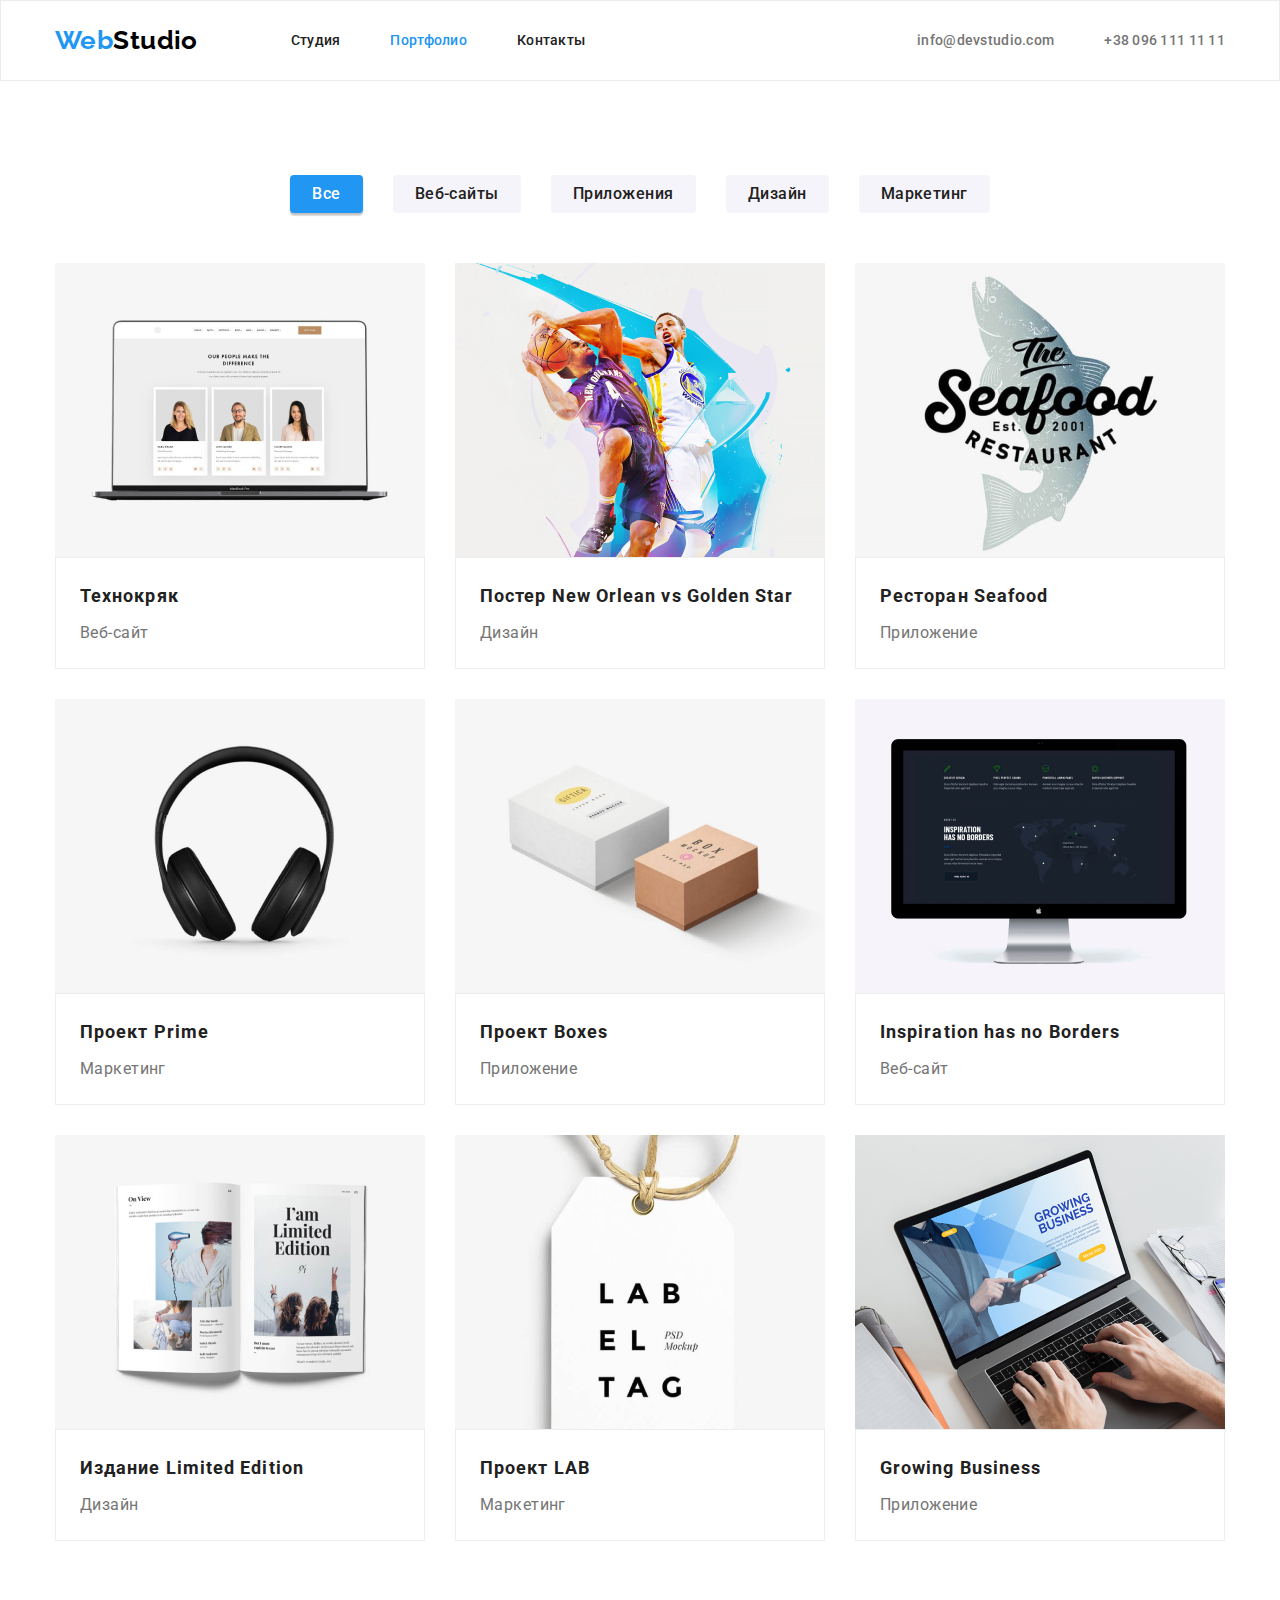
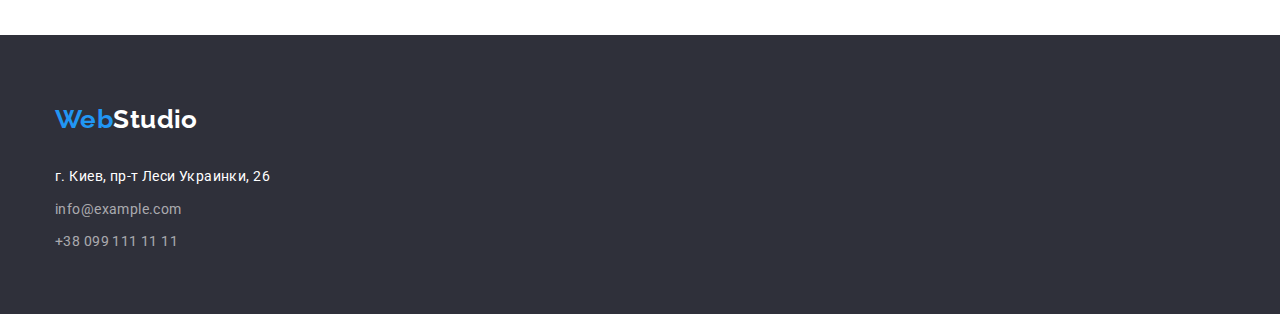
==== commit 5a30cd37: "Variant 3" ====
--- a/Portfolio.html
+++ b/Portfolio.html
@@ -34,17 +34,17 @@
         </div>
       </div>
     </header>
-    <main>
+    <main class="main">
       <section class="container">
         <h1 class="title">Наши проекты</h1>
 
         <!--Навигация-->
-        <ul class="batton-nav list">
-          <li><button type="button" class="batton-oll">Все</button></li>
-          <li><button type="button" class="batton">Веб-сайты</button></li>
-          <li><button type="button" class="batton">Приложения</button></li>
-          <li><button type="button" class="batton">Дизайн</button></li>
-          <li><button type="button" class="batton">Маркетинг</button></li>
+        <ul class="button-nav list">
+          <li><button type="button" class="button-oll">Все</button></li>
+          <li><button type="button" class="button">Веб-сайты</button></li>
+          <li><button type="button" class="button">Приложения</button></li>
+          <li><button type="button" class="button">Дизайн</button></li>
+          <li><button type="button" class="button">Маркетинг</button></li>
         </ul>
 
         <!--Список проектов-->
@@ -128,20 +128,25 @@
 
     <footer class="footer">
       <div class="container">
-        <a href="./index.html" class="footer-logo link"
-          >Web<span class="footer-studio">Studio</span></a
-        >
+        <div class="container-logo">
+          <a href="./index.html" class="footer-logo link"
+            >Web<span class="footer-studio">Studio</span></a
+          >
+        </div>
+
         <address>
           <ul class="adress-footer list">
-            <li>
-              <a href="https://goo.gl/maps/piqngm7oDQpEDh6u6" class="adress-reg link"
-                >г. Киев, пр-т Леси Украинки, 26</a
-              >
-            </li>
-            <li>
-              <a href="mailto:info@devstudio.com" class="adress-email link">info@example.com</a>
-            </li>
-            <li><a href="tel:+380961111111" class="adress-phone link">+38 099 111 11 11</a></li>
+            <div class="cotainer-addres">
+              <li>
+                <a href="https://goo.gl/maps/piqngm7oDQpEDh6u6" class="adress-reg link"
+                  >г. Киев, пр-т Леси Украинки, 26</a
+                >
+              </li>
+              <li>
+                <a href="mailto:info@devstudio.com" class="adress-email link">info@example.com</a>
+              </li>
+              <li><a href="tel:+380961111111" class="adress-phone link">+38 099 111 11 11</a></li>
+            </div>
           </ul>
         </address>
       </div>
--- a/css/portfolio.css
+++ b/css/portfolio.css
@@ -68,6 +68,8 @@
 .header {
   background-color: rgba(255, 255, 255, 1);
   padding: 24px 0px;
+
+  border: 1px solid #ececec;
 }
 
 .cont-nav {
@@ -78,6 +80,8 @@
 .header .wrapper {
   display: flex;
   justify-content: space-between;
+
+  box-sizing: border-box;
 }
 
 /* LOGO */
@@ -148,9 +152,14 @@
 .title {
   display: none;
 }
+
+.main {
+  background-color: var(--accent-color-white);
+}
+
 /* КНОПКИ */
 
-.batton-nav .batton-oll {
+.button-nav .button-oll {
   font-family: roboto, sans-serif;
   color: var(--accent-color-white);
   background-color: rgba(33, 150, 243, 1);
@@ -165,9 +174,12 @@
   border-radius: 4px;
 
   border: none;
-}
-
-.batton-nav .batton {
+
+  display: inline-block;
+  padding: 6px 22px;
+}
+
+.button-nav .button {
   font-family: roboto, sans-serif;
   color: var(--primary-text-color);
   background-color: rgba(245, 244, 250, 1);
@@ -180,20 +192,23 @@
 
   border-radius: 4px;
   border: none;
-}
-
-.batton-nav .batton:hover,
-.batton-nav .batton:focus {
+
+  display: inline-block;
+  padding: 6px 22px;
+}
+
+.button-nav .button:hover,
+.button-nav .button:focus {
   color: var(--hover-focus-color);
 }
 
-.batton-nav {
+.button-nav {
   display: flex;
   flex-wrap: wrap;
   justify-content: center;
   column-gap: 30px;
 
-  margin-top: 94px;
+  padding-top: 94px;
   margin-bottom: 50px;
 
   width: calc(100% - 32px) / 5;
@@ -228,6 +243,7 @@
 }
 
 .container-tex-footer {
+  border: 1px solid #eeeeee;
   padding: 20px 24px;
 }
 
@@ -239,12 +255,17 @@
 
 .footer {
   background-color: var(--background-color);
+
+  padding-top: 60px;
+  padding-bottom: 60px;
+}
+
+.container-logo {
+  margin-bottom: 20px;
 }
 
 .footer-logo {
   display: flex;
-  padding-top: 60px;
-  padding-bottom: 20px;
 
   font-family: raleway;
   color: rgba(33, 150, 243, 1);
@@ -277,7 +298,6 @@
 
 .adress-phone {
   display: flex;
-  padding-bottom: 60px;
 }
 
 .adress-email,
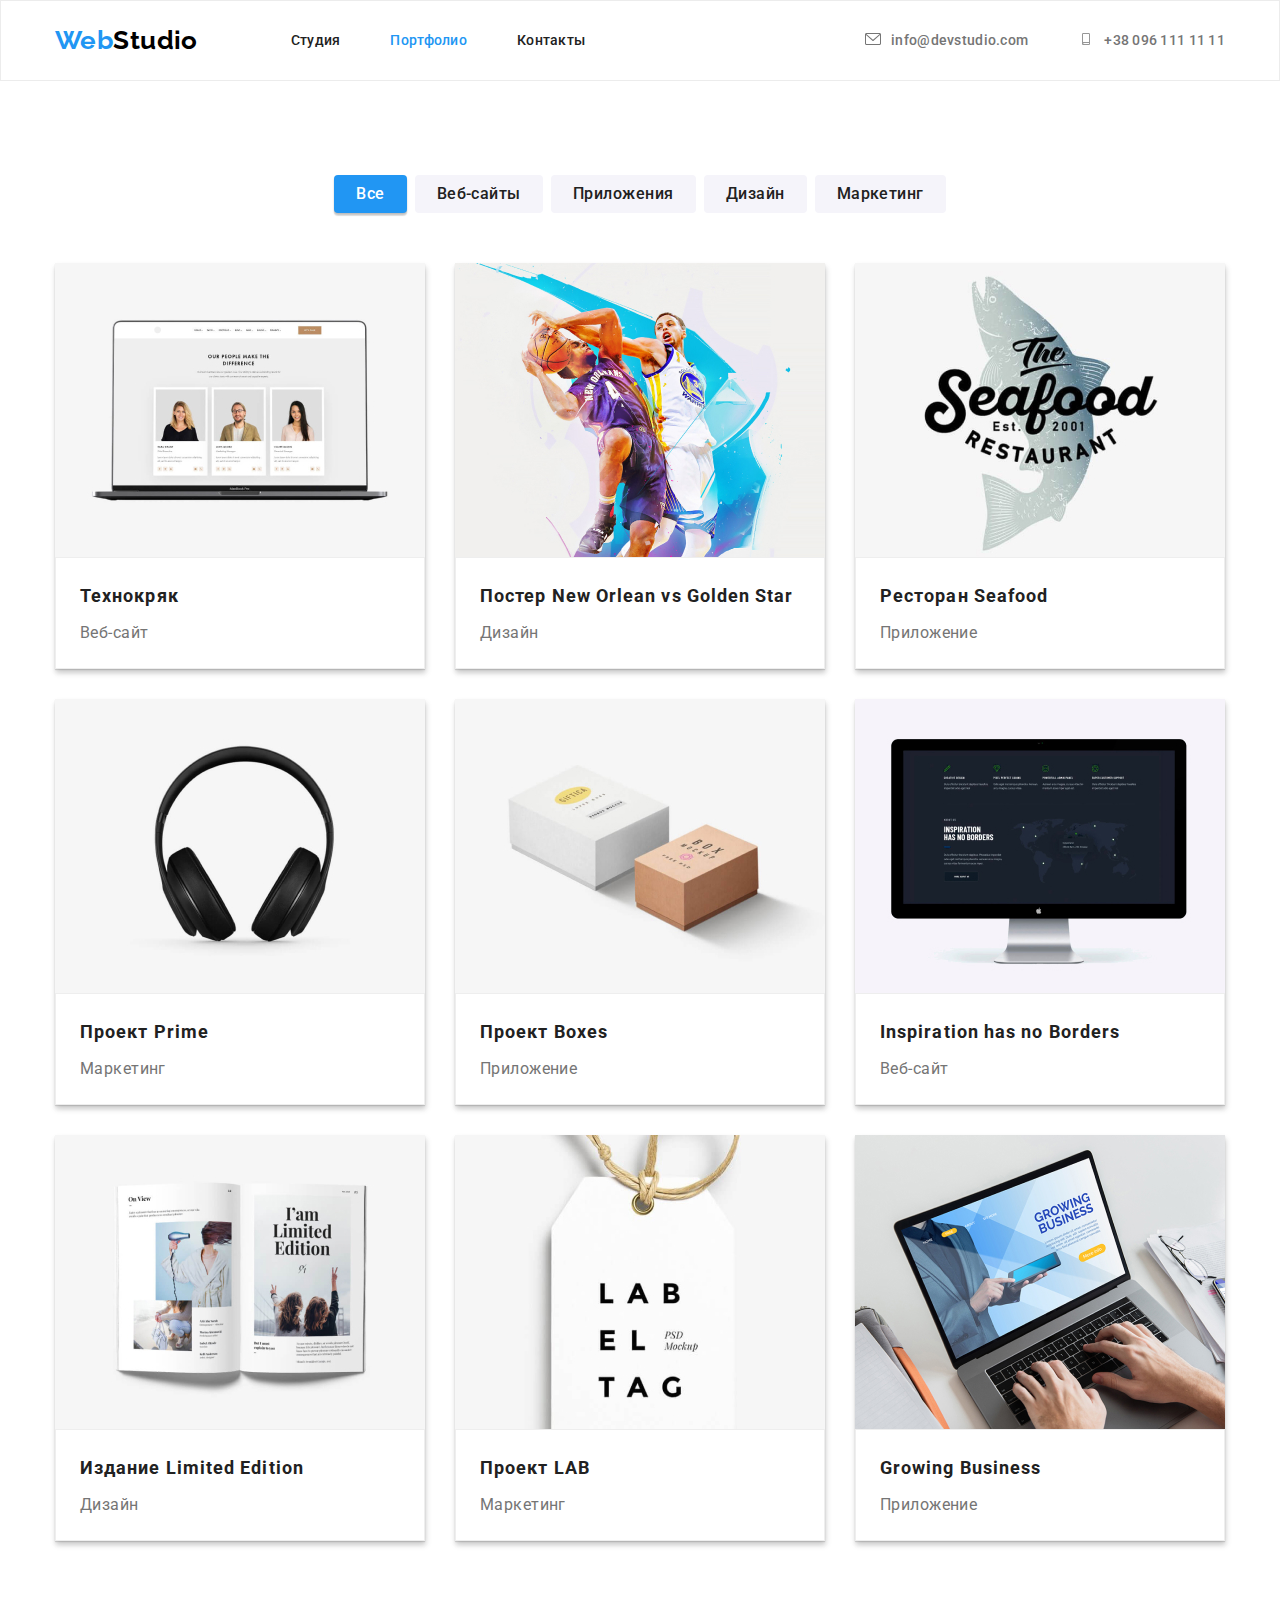
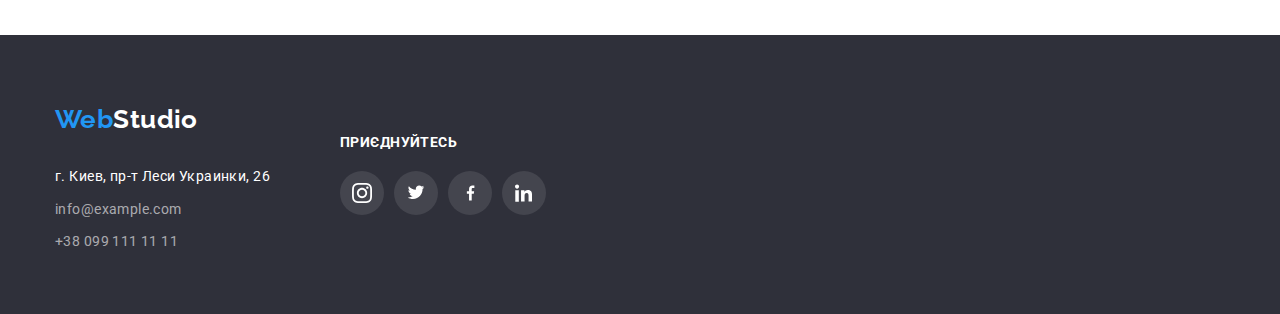
==== commit a3180a57: "variant 4" ====
--- a/Portfolio.html
+++ b/Portfolio.html
@@ -28,8 +28,20 @@
             </ul>
           </nav>
           <ul class="site-adress list">
-            <li><a href="mailto:info@devstudio.com" class="adress link">info@devstudio.com</a></li>
-            <li><a href="tel:+380961111111" class="adress link">+38 096 111 11 11</a></li>
+            <li class="item">
+                <a href="mailto:info@devstudio.com" class="adress link"
+                  ><svg class="adres_icon">
+                    <use href="./images/social-list/sprite.svg#icon-Vector"></use></svg
+                  >info@devstudio.com</a
+                >
+              </li>
+              <li class="item">
+                <a href="tel:+380961111111" class="adress link"
+                  ><svg class="adres_icon">
+                    <use href="./images/social-list/sprite.svg#icon-envelope"></use></svg
+                  >+38 096 111 11 11</a
+                >
+              </li>
           </ul>
         </div>
       </div>
@@ -126,29 +138,66 @@
       </section>
     </main>
 
+    <!--FOOTER-->
+
     <footer class="footer">
       <div class="container">
-        <div class="container-logo">
-          <a href="./index.html" class="footer-logo link"
-            >Web<span class="footer-studio">Studio</span></a
-          >
+        <div class="container-second">
+          <div class="container-logo">
+            <a href="./index.html" class="footer-logo link"
+              >Web<span class="footer-studio">Studio</span></a
+            >
+          </div>
+          
+
+          <address>
+            <ul class="list">
+              <div class="cotainer-addres">
+                <li>
+                  <a href="https://goo.gl/maps/piqngm7oDQpEDh6u6" class="adress-reg link"
+                    >г. Киев, пр-т Леси Украинки, 26</a
+                  >
+                </li>
+                <li>
+                  <a href="mailto:info@devstudio.com" class="adress-email link">info@example.com</a>
+                </li>
+                <li><a href="tel:+380961111111" class="adress-phone link">+38 099 111 11 11</a></li>
+              </div>
+            </ul>
+          </address>
         </div>
 
-        <address>
-          <ul class="adress-footer list">
-            <div class="cotainer-addres">
-              <li>
-                <a href="https://goo.gl/maps/piqngm7oDQpEDh6u6" class="adress-reg link"
-                  >г. Киев, пр-т Леси Украинки, 26</a
-                >
-              </li>
-              <li>
-                <a href="mailto:info@devstudio.com" class="adress-email link">info@example.com</a>
-              </li>
-              <li><a href="tel:+380961111111" class="adress-phone link">+38 099 111 11 11</a></li>
+        <div class="container-first">
+          <ul class="social-link_footer list">
+            <div class="container-title_footer">
+                <h3 class="sotial-title_footer">ПРИЄДНУЙТЕСЬ</h3>
+              </div>
+
+              <div class="container-social_list">
+                <li class="social-list_footer">
+                <svg class="svg-social-link" width="20" height="20">
+                  <use href="./images/social-list/sprite.svg#icon-instagram-1"></use>
+                </svg>
+              </li>
+              <li class="social-list_footer">
+                <svg class="svg-social-link" width="20" height="16.5">
+                  <use href="./images/social-list/sprite.svg#icon-twitter-2"></use>
+                </svg>
+              </li>
+              <li class="social-list_footer">
+                <svg class="svg-social-link" width="15" height="20">
+                  <use href="./images/social-list/sprite.svg#icon-facebook-2"></use>
+                </svg>
+              </li>
+              <li class="social-list_footer">
+                <svg class="svg-social-link" width="17.08" height="18.18">
+                  <use href="./images/social-list/sprite.svg#icon-linkedin-2"></use>
+                </svg>
+              </li>
+              </div>              
             </div>
           </ul>
-        </address>
+        </div>
       </div>
     </footer>
   </body>
--- a/css/portfolio.css
+++ b/css/portfolio.css
@@ -143,9 +143,21 @@
   letter-spacing: 0.02em;
 }
 
-.site-adress .adress:hover,
-.site-adress .adress:focus {
+.adress:hover,
+.adress:focus {
   color: var(--accent-color);
+}
+
+.adres_icon {
+  width: 16px;
+  height: 12px;
+  fill: var(--title-tex-color);
+  margin-right: 10px;
+}
+
+.adres_icon:hover,
+.adres_icon:focus {
+  fill: var(--accent-color);
 }
 
 /* MAIN */
@@ -199,20 +211,22 @@
 
 .button-nav .button:hover,
 .button-nav .button:focus {
-  color: var(--hover-focus-color);
+  color: rgba(255, 255, 255, 1);
+  background-color: rgba(33, 150, 243, 1);
 }
 
 .button-nav {
   display: flex;
   flex-wrap: wrap;
   justify-content: center;
-  column-gap: 30px;
+  column-gap: 8px;
 
   padding-top: 94px;
   margin-bottom: 50px;
 
   width: calc(100% - 32px) / 5;
 }
+
 /* СПИСОК ПРОЕКТІВ */
 
 .text-container {
@@ -240,6 +254,9 @@
 
 .tex-footer {
   background-color: var(--accent-color-white);
+
+  box-shadow: 0px 1px 1px rgba(0, 0, 0, 0.12), 0px 4px 4px rgba(0, 0, 0, 0.06),
+    1px 4px 6px rgba(0, 0, 0, 0.16);
 }
 
 .container-tex-footer {
@@ -314,3 +331,65 @@
 .adress-phone:focus {
   color: var(--hover-focus-color);
 }
+
+.sotial-title_footer {
+  display: flex;
+  color: rgba(255, 255, 255, 1);
+
+  font-family: Roboto, sans-serif;
+  font-size: 14px;
+  line-height: 1.14;
+}
+
+.container-social_footer {
+  display: flex;
+  justify-content: center;
+  align-items: center;
+}
+
+.social-list_footer {
+  display: flex;
+  justify-content: center;
+  align-items: center;
+  width: 44px;
+  height: 44px;
+  box-sizing: border-box;
+  border-radius: 50%;
+
+  background-color: rgba(255, 255, 255, 0.1);
+}
+
+.social-list_footer:hover,
+.social-list_footer:focus {
+  background-color: rgba(33, 150, 243, 1);
+}
+
+.footer .container {
+  max-width: 1200px;
+  margin-left: auto;
+  margin-right: auto;
+  padding-left: 15px;
+  padding-right: 15px;
+
+  display: flex;
+}
+
+.container-social_footer {
+  display: flex;
+}
+
+.container-first {
+  display: flex;
+  justify-content: center;
+  align-items: center;
+  margin-left: 70px;
+}
+
+.container-social_list {
+  display: flex;
+  justify-content: center;
+  align-items: center;
+  column-gap: 10px;
+
+  margin-top: 20px;
+}
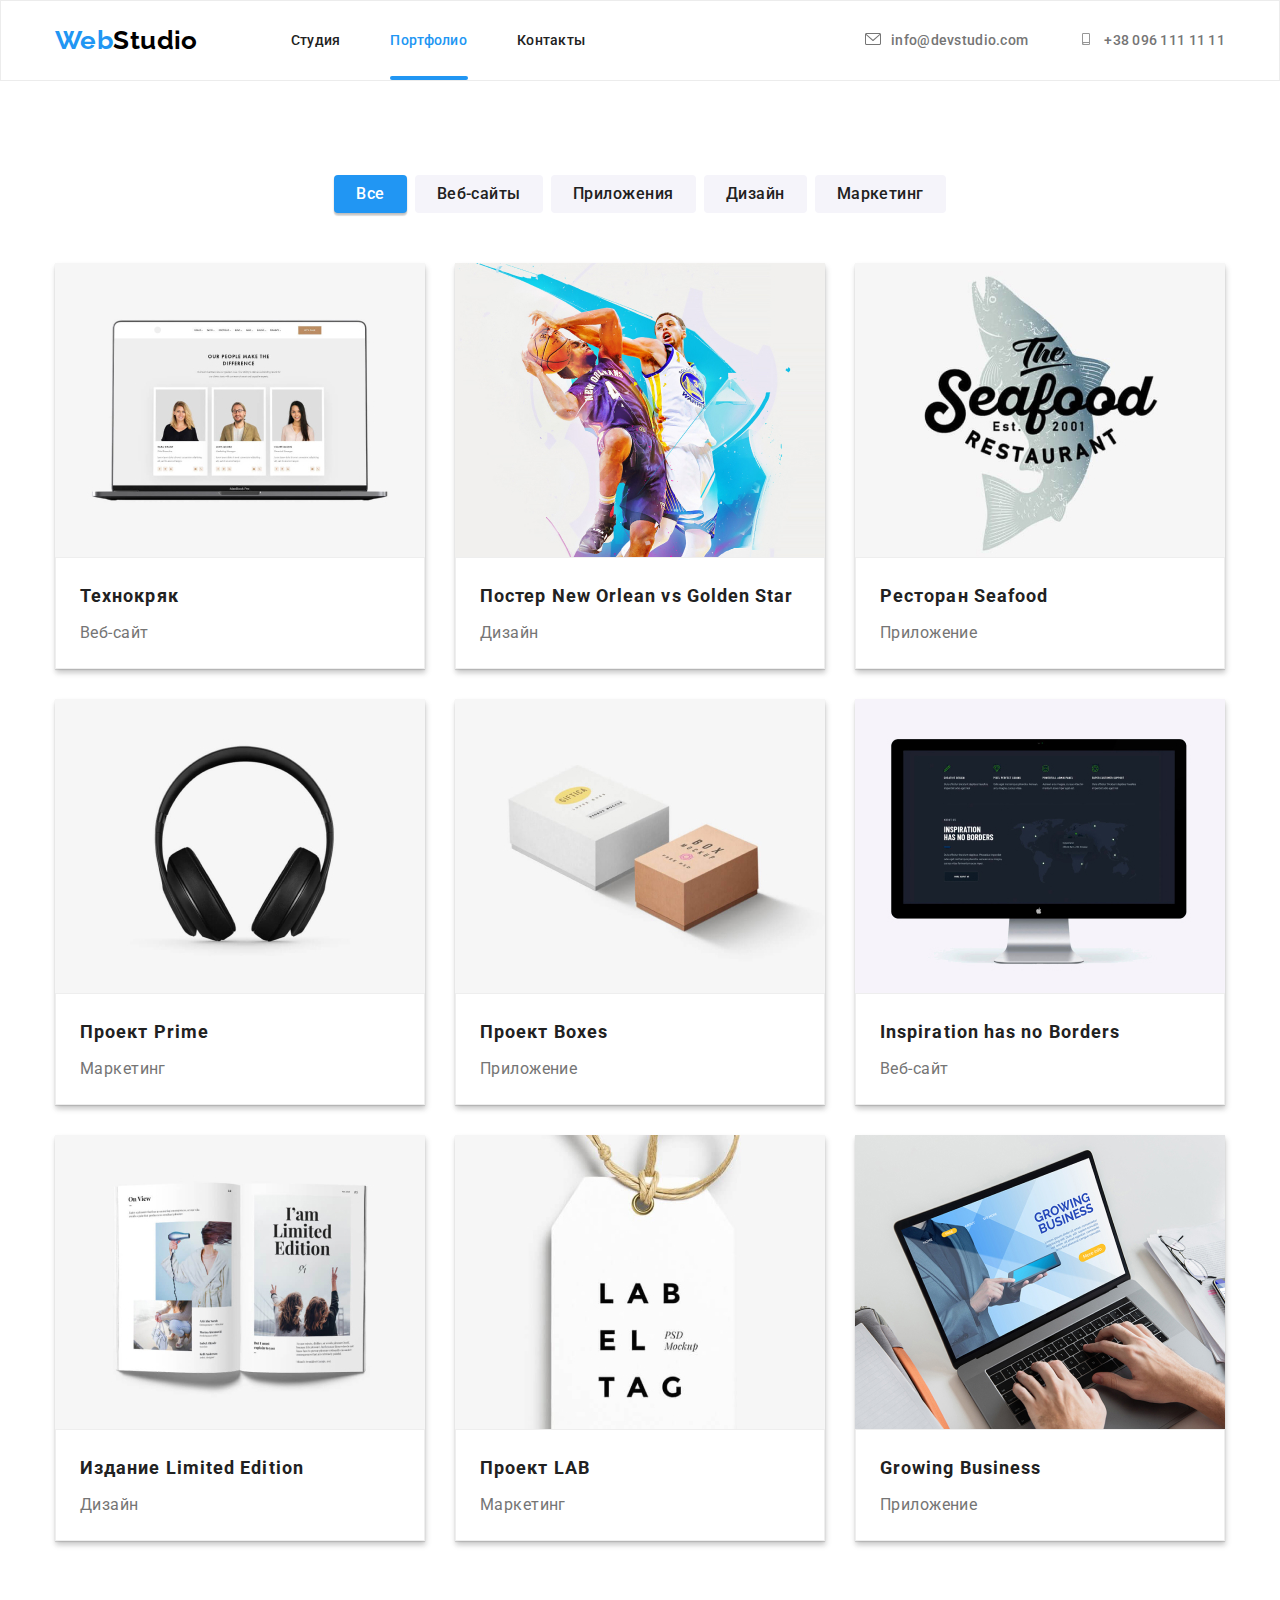
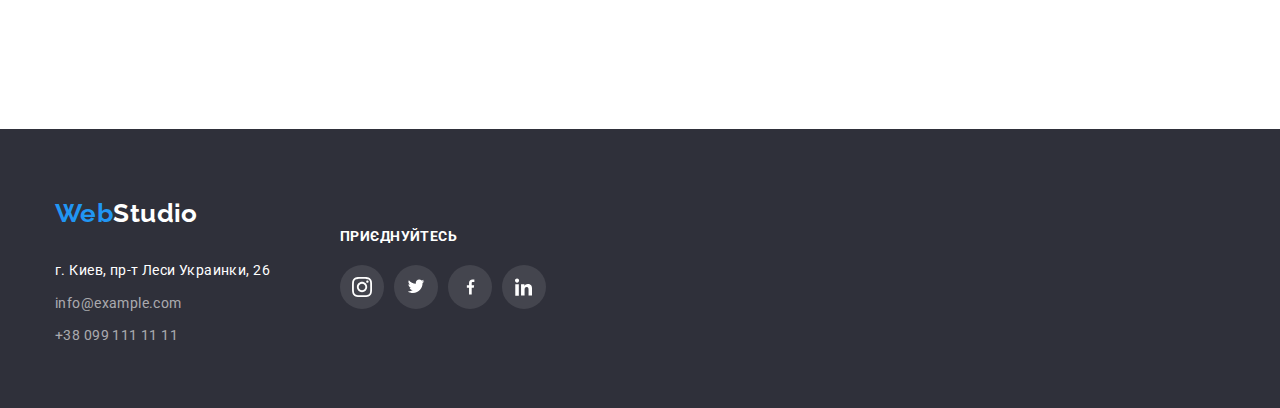
==== commit 8545f62b: "versiya 5" ====
--- a/Portfolio.html
+++ b/Portfolio.html
@@ -47,8 +47,9 @@
       </div>
     </header>
     <main class="main">
-      <section class="container">
-        <h1 class="title">Наши проекты</h1>
+      <section class="section">
+        <div class="container">
+          <h1 class="title">Наши проекты</h1>
 
         <!--Навигация-->
         <ul class="button-nav list">
@@ -135,8 +136,9 @@
             </div>
           </li>
         </ul>
-      </section>
-    </main>
+      </div>
+    </section>
+  </main>
 
     <!--FOOTER-->
 
--- a/css/portfolio.css
+++ b/css/portfolio.css
@@ -55,6 +55,11 @@
   box-sizing: border-box;
 }
 
+.section {
+  padding-top: 94px;
+  padding-bottom: 94px;
+}
+
 /* HEADER */
 
 .container {
@@ -70,6 +75,8 @@
   padding: 24px 0px;
 
   border: 1px solid #ececec;
+
+  position: relative;
 }
 
 .cont-nav {
@@ -127,6 +134,21 @@
   font-weight: 500;
   line-height: 1.14;
   letter-spacing: 0.02em;
+}
+
+.link-portfolio::after {
+  display: block;
+  content: '';
+
+  position: absolute;
+
+  background-color: rgba(33, 150, 243, 1);
+  width: 78px;
+  height: 4px;
+
+  border-radius: 2px;
+
+  bottom: 0;
 }
 
 .site-adress {
@@ -221,7 +243,6 @@
   justify-content: center;
   column-gap: 8px;
 
-  padding-top: 94px;
   margin-bottom: 50px;
 
   width: calc(100% - 32px) / 5;
